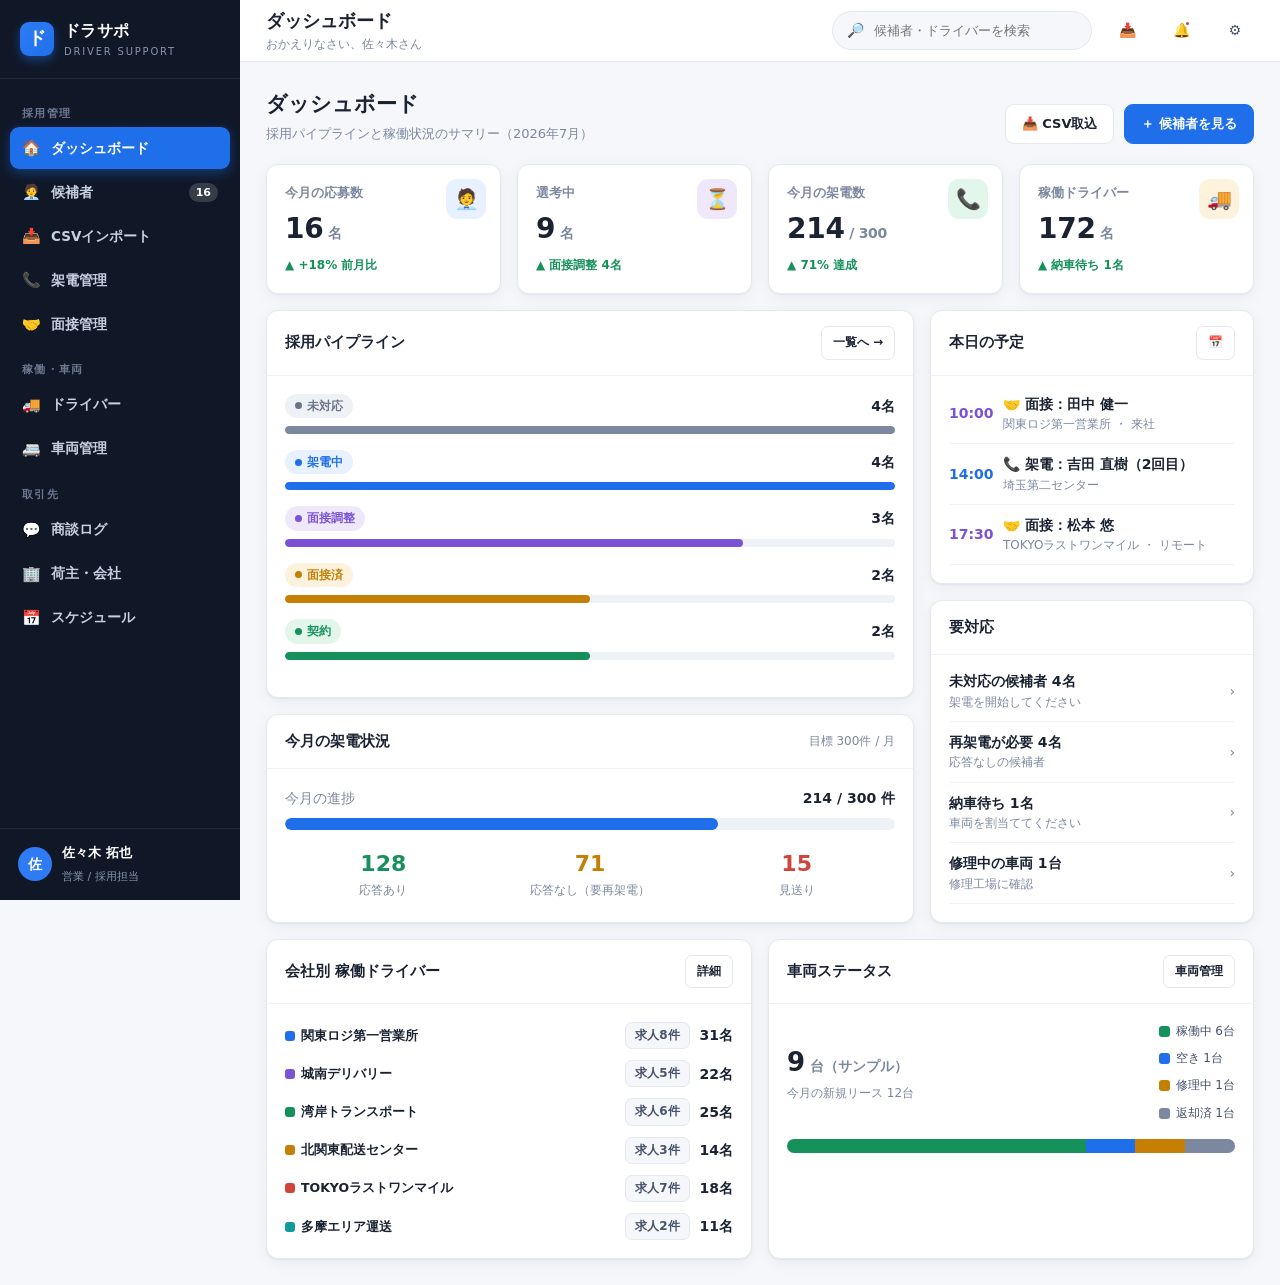
==== index.html @ 495c52ab "物流ドライバー採用・管理アプリのHTMLモックを追加 貨物運送会社向けに、求人応募〜稼働〜車両管理を一元化するUIモック。 DB接続不要・localStorageで画面をまたいでデータ保持し、一通り操" ====
<!doctype html>
<html lang="ja">
<head>
<meta charset="utf-8">
<meta name="viewport" content="width=device-width, initial-scale=1">
<title>ダッシュボード｜ドラサポ</title>
<link rel="stylesheet" href="assets/css/style.css">
</head>
<body>
<div class="layout">
  <aside id="sidebar"></aside>
  <div class="main">
    <header id="topbar"></header>
    <div class="content">
      <div class="page-head">
        <div>
          <h1>ダッシュボード</h1>
          <p>採用パイプラインと稼働状況のサマリー（2026年7月）</p>
        </div>
        <div class="page-head__actions">
          <a class="btn" href="import.html">📥 CSV取込</a>
          <a class="btn btn--primary" href="candidates.html">＋ 候補者を見る</a>
        </div>
      </div>

      <!-- KPI -->
      <div class="grid grid--4" id="kpis"></div>

      <div class="grid grid--3 mt-16" style="grid-template-columns: 2fr 1fr;">
        <!-- パイプライン + 本日の予定 -->
        <div class="grid" style="gap:16px;">
          <div class="card">
            <div class="card__head"><h3>採用パイプライン</h3><a class="btn btn--sm" href="candidates.html">一覧へ →</a></div>
            <div class="card__body" id="pipeline"></div>
          </div>
          <div class="card">
            <div class="card__head"><h3>今月の架電状況</h3><span class="muted small" style="margin-left:auto">目標 300件 / 月</span></div>
            <div class="card__body" id="calls-summary"></div>
          </div>
        </div>

        <div class="grid" style="gap:16px;">
          <div class="card">
            <div class="card__head"><h3>本日の予定</h3><a class="btn btn--sm" href="schedule.html">📅</a></div>
            <div class="card__body" id="today" style="padding-top:8px"></div>
          </div>
          <div class="card">
            <div class="card__head"><h3>要対応</h3></div>
            <div class="card__body" id="todo" style="padding-top:6px"></div>
          </div>
        </div>
      </div>

      <div class="grid grid--2 mt-16">
        <div class="card">
          <div class="card__head"><h3>会社別 稼働ドライバー</h3><a class="btn btn--sm" href="companies.html">詳細</a></div>
          <div class="card__body" id="by-company"></div>
        </div>
        <div class="card">
          <div class="card__head"><h3>車両ステータス</h3><a class="btn btn--sm" href="vehicles.html">車両管理</a></div>
          <div class="card__body" id="veh-status"></div>
        </div>
      </div>
    </div>
  </div>
</div>

<script src="assets/js/data.js"></script>
<script src="assets/js/app.js"></script>
<script>
  Shell.init("dashboard", { title: "ダッシュボード", sub: "おかえりなさい、佐々木さん" });
  const db = DB.get();

  // KPI
  const totalCand = db.candidates.length;
  const inProgress = db.candidates.filter(c => ["calling","interview","interviewed"].includes(c.status)).length;
  const contracts = db.candidates.filter(c => c.status === "contract").length + db.drivers.length;
  const activeDrv = db.drivers.filter(d => d.status === "active").length;
  const callsThisMonth = 214;
  const kpis = [
    { label:"今月の応募数", value: totalCand, unit:"名", delta:"+18% 前月比", up:true, icon:"🧑‍💼", bg:"var(--brand-soft)", fg:"var(--brand)" },
    { label:"選考中",       value: inProgress, unit:"名", delta:"面接調整 4名", up:true, icon:"⏳", bg:"var(--purple-soft)", fg:"var(--purple)" },
    { label:"今月の架電数", value: callsThisMonth, unit:"/ 300", delta:"71% 達成", up:true, icon:"📞", bg:"var(--ok-soft)", fg:"var(--ok)" },
    { label:"稼働ドライバー", value: activeDrv + 168, unit:"名", delta:"納車待ち 1名", up:true, icon:"🚚", bg:"var(--warn-soft)", fg:"var(--warn)" },
  ];
  document.getElementById("kpis").innerHTML = kpis.map(k => `
    <div class="card kpi">
      <div class="kpi__icon" style="background:${k.bg};color:${k.fg}">${k.icon}</div>
      <div class="kpi__label">${k.label}</div>
      <div class="kpi__value">${k.value}<small> ${k.unit}</small></div>
      <div class="kpi__delta ${k.up?'up':'down'}">${k.up?'▲':'▼'} ${k.delta}</div>
    </div>`).join("");

  // Pipeline funnel
  const stages = [
    { key:"new", label:"未対応", },
    { key:"calling", label:"架電中" },
    { key:"interview", label:"面接調整" },
    { key:"interviewed", label:"面接済" },
    { key:"contract", label:"契約" },
  ];
  const counts = stages.map(s => ({...s, n: db.candidates.filter(c => c.status === s.key).length }));
  const max = Math.max(...counts.map(c => c.n), 1);
  document.getElementById("pipeline").innerHTML = counts.map(s => {
    const st = DB.statusMap[s.key];
    return `<div class="mb-16">
      <div class="between mb-8"><span class="row" style="gap:8px">${UI.badge(st.cls, st.label)}</span><b>${s.n}名</b></div>
      <div class="progress"><span style="width:${Math.max(6, s.n/max*100)}%;background:var(--${st.cls==='gray'?'ink-3':st.cls})"></span></div>
    </div>`;
  }).join("");

  // Calls summary
  document.getElementById("calls-summary").innerHTML = `
    <div class="between mb-8"><span class="muted">今月の進捗</span><b>214 / 300 件</b></div>
    <div class="progress" style="height:12px"><span style="width:71%"></span></div>
    <div class="grid grid--3 mt-16" style="gap:10px;text-align:center">
      <div><div style="font-size:22px;font-weight:800;color:var(--ok)">128</div><div class="muted small">応答あり</div></div>
      <div><div style="font-size:22px;font-weight:800;color:var(--warn)">71</div><div class="muted small">応答なし（要再架電）</div></div>
      <div><div style="font-size:22px;font-weight:800;color:var(--danger)">15</div><div class="muted small">見送り</div></div>
    </div>`;

  // Today's schedule
  const today = "2026-07-15";
  const todays = db.schedule.filter(e => e.date === today).sort((a,b)=>a.time.localeCompare(b.time));
  const evColor = { interview:"var(--purple)", call:"var(--brand)", negotiation:"var(--warn)", delivery:"var(--ok)", training:"var(--info)" };
  const evIcon = { interview:"🤝", call:"📞", negotiation:"💬", delivery:"🚚", training:"📘" };
  document.getElementById("today").innerHTML = todays.length ? todays.map(e => `
    <div class="row" style="padding:9px 0;border-bottom:1px solid var(--line-2)">
      <div style="width:44px;font-weight:800;color:${evColor[e.type]}">${e.time}</div>
      <div style="flex:1"><div style="font-weight:700">${evIcon[e.type]} ${e.title}</div>
      <div class="muted small">${e.who}${e.mode?' ・ '+e.mode:''}</div></div>
    </div>`).join("") : `<div class="empty small">本日の予定はありません</div>`;

  // Todo
  const need = db.candidates.filter(c => c.status === "new").length;
  const reCall = db.candidates.filter(c => c.calls.some(x=>x.r==="none") && c.status==="calling").length;
  const waiting = db.drivers.filter(d => d.status === "waiting").length;
  const repair = db.vehicles.filter(v => v.status === "repair").length;
  document.getElementById("todo").innerHTML = [
    { t:`未対応の候補者 ${need}名`, s:"架電を開始してください", href:"candidates.html?status=new", c:"gray" },
    { t:`再架電が必要 ${reCall}名`, s:"応答なしの候補者", href:"calls.html", c:"warn" },
    { t:`納車待ち ${waiting}名`, s:"車両を割当ててください", href:"drivers.html", c:"info" },
    { t:`修理中の車両 ${repair}台`, s:"修理工場に確認", href:"vehicles.html", c:"warn" },
  ].map(x => `<a class="between" href="${x.href}" style="padding:9px 0;border-bottom:1px solid var(--line-2)">
      <div><div style="font-weight:700">${x.t}</div><div class="muted small">${x.s}</div></div>
      <span class="muted">›</span></a>`).join("");

  // By company
  document.getElementById("by-company").innerHTML = `<div class="grid" style="gap:11px">` + db.companies.slice(0,6).map(co => {
    const cnt = db.drivers.filter(d => d.company === co.id).length + Math.round(co.drivers*0.7);
    return `<div class="between">
      <span class="ctag"><span class="swatch" style="background:${co.color}"></span>${co.name}</span>
      <span class="row" style="gap:10px"><span class="chip">求人${co.open}件</span><b>${cnt}名</b></span>
    </div>`;
  }).join("") + `</div>`;

  // Vehicle status donut-ish
  const vs = ["active","idle","repair","returned"].map(k => ({ k, n: db.vehicles.filter(v=>v.status===k).length, ...DB.vehicleStatus[k]}));
  const vt = db.vehicles.length;
  document.getElementById("veh-status").innerHTML = `
    <div class="between mb-16"><div><div style="font-size:26px;font-weight:800">${vt}<small class="muted" style="font-size:14px"> 台（サンプル）</small></div><div class="muted small">今月の新規リース 12台</div></div>
    <div class="legend" style="flex-direction:column;gap:8px">
      ${vs.map(v=>`<span><i style="background:var(--${v.cls==='gray'?'ink-3':v.cls})"></i>${v.label} ${v.n}台</span>`).join("")}
    </div></div>
    <div class="progress" style="height:14px;display:flex;gap:0">
      ${vs.map(v=>`<span style="width:${v.n/vt*100}%;background:var(--${v.cls==='gray'?'ink-3':v.cls});border-radius:0"></span>`).join("")}
    </div>`;
</script>
</body>
</html>
---- assets/css/style.css ----
/* ================================================================
   ドラサポ - 物流ドライバー採用・管理アプリ  UIモック
   共有スタイル
================================================================ */
:root {
  --brand:        #1f6feb;
  --brand-dark:   #1a5fca;
  --brand-soft:   #e8f1ff;
  --ink:          #1b2333;
  --ink-2:        #47536b;
  --ink-3:        #7c889f;
  --line:         #e4e8f0;
  --line-2:       #eef1f6;
  --bg:           #f5f7fb;
  --panel:        #ffffff;
  --sidebar:      #101828;
  --sidebar-2:    #1b2a44;

  --ok:           #17915c;
  --ok-soft:      #e2f6ec;
  --warn:         #c47f04;
  --warn-soft:    #fdf3dd;
  --danger:       #d1443b;
  --danger-soft:  #fce8e6;
  --info:         #1f6feb;
  --info-soft:    #e8f1ff;
  --purple:       #7b52d6;
  --purple-soft:  #efe8fb;
  --gray:         #6a7488;
  --gray-soft:    #eef1f6;

  --radius:       12px;
  --radius-sm:    8px;
  --shadow:       0 1px 2px rgba(16,24,40,.05), 0 4px 16px rgba(16,24,40,.05);
  --shadow-lg:    0 12px 40px rgba(16,24,40,.18);
}

* { box-sizing: border-box; }
html, body { margin: 0; padding: 0; }
body {
  font-family: "Hiragino Kaku Gothic ProN", "Yu Gothic", "Meiryo", system-ui, -apple-system, sans-serif;
  background: var(--bg);
  color: var(--ink);
  font-size: 14px;
  line-height: 1.6;
  -webkit-font-smoothing: antialiased;
}
a { color: inherit; text-decoration: none; }

/* ---------- Layout ---------- */
.layout { display: flex; min-height: 100vh; }

.sidebar {
  width: 240px;
  flex: 0 0 240px;
  background: var(--sidebar);
  color: #c6d0e0;
  position: sticky;
  top: 0;
  height: 100vh;
  overflow-y: auto;
  display: flex;
  flex-direction: column;
}
.sidebar__brand {
  display: flex; align-items: center; gap: 10px;
  padding: 18px 20px;
  border-bottom: 1px solid rgba(255,255,255,.07);
}
.sidebar__logo {
  width: 34px; height: 34px; border-radius: 9px;
  background: linear-gradient(135deg, #2f7bf6, #1f6feb);
  display: grid; place-items: center;
  font-weight: 800; color: #fff; font-size: 18px;
  box-shadow: 0 4px 10px rgba(31,111,235,.45);
}
.sidebar__title { color: #fff; font-weight: 800; font-size: 16px; letter-spacing: .02em; }
.sidebar__title small { display: block; color: #8695ad; font-weight: 500; font-size: 10px; letter-spacing: .18em; }

.nav { padding: 12px 10px; flex: 1; }
.nav__section { color: #6b7890; font-size: 10.5px; font-weight: 700; letter-spacing: .12em; padding: 14px 12px 6px; }
.nav__item {
  display: flex; align-items: center; gap: 11px;
  padding: 9px 12px; border-radius: 9px;
  color: #c6d0e0; font-weight: 600; font-size: 13.5px;
  margin-bottom: 2px; cursor: pointer; transition: .12s;
}
.nav__item:hover { background: rgba(255,255,255,.06); color: #fff; }
.nav__item.is-active { background: var(--brand); color: #fff; box-shadow: 0 4px 12px rgba(31,111,235,.4); }
.nav__item .ico { width: 18px; text-align: center; font-size: 15px; }
.nav__badge { margin-left: auto; background: rgba(255,255,255,.16); color: #fff; font-size: 11px; font-weight: 700; padding: 1px 7px; border-radius: 20px; }
.nav__item.is-active .nav__badge { background: rgba(255,255,255,.28); }

.sidebar__user {
  display: flex; align-items: center; gap: 10px;
  padding: 14px 18px; border-top: 1px solid rgba(255,255,255,.07);
}
.sidebar__user .avatar { width: 34px; height: 34px; border-radius: 50%; background: #2f7bf6; color: #fff; display: grid; place-items: center; font-weight: 700; }
.sidebar__user .meta b { color: #fff; font-size: 13px; display: block; }
.sidebar__user .meta span { color: #8695ad; font-size: 11px; }

/* ---------- Main ---------- */
.main { flex: 1; min-width: 0; display: flex; flex-direction: column; }
.topbar {
  background: var(--panel);
  border-bottom: 1px solid var(--line);
  padding: 0 26px;
  height: 62px;
  display: flex; align-items: center; gap: 16px;
  position: sticky; top: 0; z-index: 20;
}
.topbar__title { font-size: 18px; font-weight: 800; }
.topbar__title small { display: block; font-weight: 500; font-size: 11.5px; color: var(--ink-3); margin-top: -1px; }
.topbar__spacer { flex: 1; }
.topbar__search {
  display: flex; align-items: center; gap: 8px;
  background: var(--bg); border: 1px solid var(--line);
  border-radius: 20px; padding: 7px 14px; color: var(--ink-3); width: 260px;
}
.topbar__search input { border: 0; background: transparent; outline: none; width: 100%; font-size: 13px; color: var(--ink); }
.topbar__icon { width: 38px; height: 38px; border-radius: 10px; display: grid; place-items: center; color: var(--ink-2); cursor: pointer; position: relative; }
.topbar__icon:hover { background: var(--bg); }
.topbar__icon .dot { position: absolute; top: 8px; right: 9px; width: 7px; height: 7px; background: var(--danger); border-radius: 50%; border: 2px solid #fff; }

.content { padding: 26px; flex: 1; }
.page-head { display: flex; align-items: flex-end; gap: 16px; margin-bottom: 20px; flex-wrap: wrap; }
.page-head h1 { margin: 0; font-size: 21px; font-weight: 800; }
.page-head p { margin: 2px 0 0; color: var(--ink-3); font-size: 13px; }
.page-head__actions { margin-left: auto; display: flex; gap: 10px; flex-wrap: wrap; }
.breadcrumb { color: var(--ink-3); font-size: 12.5px; margin-bottom: 8px; }
.breadcrumb a:hover { color: var(--brand); }

/* ---------- Buttons ---------- */
.btn {
  display: inline-flex; align-items: center; gap: 7px;
  padding: 9px 16px; border-radius: 9px; border: 1px solid var(--line);
  background: #fff; color: var(--ink); font-weight: 700; font-size: 13px;
  cursor: pointer; transition: .12s; white-space: nowrap;
}
.btn:hover { border-color: #cbd3e0; background: #fbfcfe; }
.btn--primary { background: var(--brand); border-color: var(--brand); color: #fff; }
.btn--primary:hover { background: var(--brand-dark); border-color: var(--brand-dark); }
.btn--ghost { background: transparent; border-color: transparent; }
.btn--ghost:hover { background: var(--bg); }
.btn--danger { background: #fff; border-color: var(--danger); color: var(--danger); }
.btn--danger:hover { background: var(--danger-soft); }
.btn--sm { padding: 6px 11px; font-size: 12px; border-radius: 7px; }
.btn--block { width: 100%; justify-content: center; }

/* ---------- Cards / grid ---------- */
.grid { display: grid; gap: 16px; }
.grid--4 { grid-template-columns: repeat(4, 1fr); }
.grid--3 { grid-template-columns: repeat(3, 1fr); }
.grid--2 { grid-template-columns: repeat(2, 1fr); }
.card { background: var(--panel); border: 1px solid var(--line); border-radius: var(--radius); box-shadow: var(--shadow); }
.card__head { display: flex; align-items: center; gap: 10px; padding: 15px 18px; border-bottom: 1px solid var(--line-2); }
.card__head h3 { margin: 0; font-size: 14.5px; font-weight: 800; }
.card__head .btn { margin-left: auto; }
.card__body { padding: 18px; }

/* KPI */
.kpi { padding: 18px; display: flex; flex-direction: column; gap: 4px; position: relative; overflow: hidden; }
.kpi__icon { position: absolute; right: 14px; top: 14px; width: 40px; height: 40px; border-radius: 11px; display: grid; place-items: center; font-size: 20px; }
.kpi__label { color: var(--ink-3); font-size: 12.5px; font-weight: 600; }
.kpi__value { font-size: 28px; font-weight: 800; letter-spacing: -.01em; }
.kpi__value small { font-size: 14px; font-weight: 700; color: var(--ink-3); }
.kpi__delta { font-size: 12px; font-weight: 700; }
.kpi__delta.up { color: var(--ok); }
.kpi__delta.down { color: var(--danger); }

/* ---------- Table ---------- */
.table-wrap { overflow-x: auto; }
table.tbl { width: 100%; border-collapse: collapse; font-size: 13px; }
table.tbl th {
  text-align: left; color: var(--ink-3); font-weight: 700; font-size: 11.5px;
  letter-spacing: .04em; padding: 11px 14px; border-bottom: 1px solid var(--line);
  background: #fafbfd; white-space: nowrap; position: sticky; top: 0;
}
table.tbl td { padding: 12px 14px; border-bottom: 1px solid var(--line-2); vertical-align: middle; }
table.tbl tbody tr { transition: .1s; }
table.tbl tbody tr:hover { background: #f8faff; cursor: pointer; }
table.tbl tbody tr:last-child td { border-bottom: 0; }
.cell-main { font-weight: 700; }
.cell-sub { color: var(--ink-3); font-size: 12px; }

/* Avatars */
.uavatar { width: 34px; height: 34px; border-radius: 50%; display: inline-grid; place-items: center; color: #fff; font-weight: 700; font-size: 13px; flex: 0 0 auto; }
.person { display: flex; align-items: center; gap: 10px; }

/* ---------- Badges / status ---------- */
.badge { display: inline-flex; align-items: center; gap: 5px; padding: 3px 10px; border-radius: 20px; font-size: 11.5px; font-weight: 700; white-space: nowrap; }
.badge .dot { width: 7px; height: 7px; border-radius: 50%; background: currentColor; }
.badge--ok { background: var(--ok-soft); color: var(--ok); }
.badge--warn { background: var(--warn-soft); color: var(--warn); }
.badge--danger { background: var(--danger-soft); color: var(--danger); }
.badge--info { background: var(--info-soft); color: var(--info); }
.badge--purple { background: var(--purple-soft); color: var(--purple); }
.badge--gray { background: var(--gray-soft); color: var(--gray); }

/* Call stage pills */
.callpill { display: inline-flex; align-items: center; justify-content: center; width: 26px; height: 26px; border-radius: 7px; font-weight: 800; font-size: 12px; border: 1.5px solid var(--line); color: var(--ink-3); background: #fff; }
.callpill.done-ok { background: var(--ok-soft); border-color: var(--ok); color: var(--ok); }
.callpill.done-none { background: var(--warn-soft); border-color: var(--warn); color: var(--warn); }
.callpill.done-ng { background: var(--danger-soft); border-color: var(--danger); color: var(--danger); }
.callstages { display: inline-flex; gap: 5px; }

/* Chips / tags */
.chip { display: inline-flex; align-items: center; gap: 5px; background: var(--bg); border: 1px solid var(--line); border-radius: 7px; padding: 3px 9px; font-size: 12px; font-weight: 600; color: var(--ink-2); }
.chip--brand { background: var(--brand-soft); border-color: #cfe0ff; color: var(--brand-dark); }

/* Company tag with color */
.ctag { display: inline-flex; align-items: center; gap: 6px; font-weight: 700; font-size: 12.5px; }
.ctag .swatch { width: 10px; height: 10px; border-radius: 3px; }

/* ---------- Filters bar ---------- */
.filters { display: flex; gap: 10px; flex-wrap: wrap; align-items: center; margin-bottom: 16px; }
.filters .seg { display: inline-flex; background: #fff; border: 1px solid var(--line); border-radius: 9px; padding: 3px; }
.filters .seg button { border: 0; background: transparent; padding: 6px 13px; border-radius: 7px; font-weight: 700; font-size: 12.5px; color: var(--ink-2); cursor: pointer; }
.filters .seg button.is-active { background: var(--brand); color: #fff; }
select.input, input.input, textarea.input {
  border: 1px solid var(--line); border-radius: 9px; padding: 8px 12px; font-size: 13px; background: #fff; color: var(--ink); font-family: inherit; outline: none;
}
select.input:focus, input.input:focus, textarea.input:focus { border-color: var(--brand); box-shadow: 0 0 0 3px var(--brand-soft); }
label.fld { display: block; }
label.fld > span { display: block; font-size: 12.5px; font-weight: 700; color: var(--ink-2); margin-bottom: 5px; }
label.fld .input, label.fld select, label.fld textarea { width: 100%; }

/* ---------- Timeline ---------- */
.timeline { position: relative; padding-left: 26px; }
.timeline::before { content: ""; position: absolute; left: 8px; top: 4px; bottom: 4px; width: 2px; background: var(--line); }
.tl-item { position: relative; padding-bottom: 20px; }
.tl-item:last-child { padding-bottom: 0; }
.tl-dot { position: absolute; left: -26px; top: 2px; width: 18px; height: 18px; border-radius: 50%; background: #fff; border: 3px solid var(--brand); }
.tl-dot.ok { border-color: var(--ok); } .tl-dot.warn { border-color: var(--warn); } .tl-dot.danger { border-color: var(--danger); } .tl-dot.gray { border-color: var(--ink-3); }
.tl-item h4 { margin: 0 0 2px; font-size: 13.5px; }
.tl-item .tl-meta { color: var(--ink-3); font-size: 12px; }
.tl-item .tl-body { margin-top: 6px; background: var(--bg); border: 1px solid var(--line-2); border-radius: 9px; padding: 9px 12px; font-size: 13px; color: var(--ink-2); }

/* ---------- Steps / stepper ---------- */
.stepper { display: flex; gap: 0; flex-wrap: wrap; }
.step { display: flex; align-items: center; gap: 9px; padding: 0 18px 0 0; position: relative; }
.step .num { width: 26px; height: 26px; border-radius: 50%; display: grid; place-items: center; font-weight: 800; font-size: 12px; background: var(--gray-soft); color: var(--ink-3); flex: 0 0 auto; }
.step.done .num { background: var(--ok); color: #fff; }
.step.current .num { background: var(--brand); color: #fff; box-shadow: 0 0 0 4px var(--brand-soft); }
.step .lbl { font-weight: 700; font-size: 12.5px; color: var(--ink-3); }
.step.done .lbl, .step.current .lbl { color: var(--ink); }
.step::after { content: ""; width: 22px; height: 2px; background: var(--line); margin-left: 4px; }
.step:last-child::after { display: none; }

/* ---------- Modal ---------- */
.modal-backdrop { position: fixed; inset: 0; background: rgba(16,24,40,.5); display: none; align-items: flex-start; justify-content: center; z-index: 100; padding: 40px 20px; overflow-y: auto; }
.modal-backdrop.open { display: flex; }
.modal { background: #fff; border-radius: 14px; width: 100%; max-width: 560px; box-shadow: var(--shadow-lg); animation: pop .16s ease; }
.modal--wide { max-width: 860px; }
@keyframes pop { from { transform: translateY(10px) scale(.98); opacity: 0; } to { transform: none; opacity: 1; } }
.modal__head { display: flex; align-items: center; padding: 18px 22px; border-bottom: 1px solid var(--line-2); }
.modal__head h3 { margin: 0; font-size: 16px; font-weight: 800; }
.modal__head .close { margin-left: auto; cursor: pointer; color: var(--ink-3); font-size: 22px; line-height: 1; width: 30px; height: 30px; display: grid; place-items: center; border-radius: 8px; }
.modal__head .close:hover { background: var(--bg); }
.modal__body { padding: 22px; }
.modal__foot { display: flex; gap: 10px; justify-content: flex-end; padding: 16px 22px; border-top: 1px solid var(--line-2); }
.form-grid { display: grid; grid-template-columns: 1fr 1fr; gap: 14px; }
.form-grid .span-2 { grid-column: 1 / -1; }

/* ---------- Toast ---------- */
.toast-wrap { position: fixed; bottom: 22px; right: 22px; z-index: 200; display: flex; flex-direction: column; gap: 10px; }
.toast { background: var(--ink); color: #fff; padding: 12px 18px; border-radius: 10px; font-weight: 600; font-size: 13.5px; box-shadow: var(--shadow-lg); display: flex; align-items: center; gap: 10px; animation: slidein .2s ease; }
.toast.ok { background: #14663f; } .toast.warn { background: #9a6404; }
@keyframes slidein { from { transform: translateX(20px); opacity: 0; } to { transform: none; opacity: 1; } }

/* ---------- Misc ---------- */
.muted { color: var(--ink-3); }
.small { font-size: 12px; }
.row { display: flex; gap: 10px; align-items: center; }
.between { display: flex; align-items: center; justify-content: space-between; gap: 12px; }
.wrap { flex-wrap: wrap; }
.mt-0 { margin-top: 0; } .mt-8 { margin-top: 8px; } .mt-16 { margin-top: 16px; } .mt-24 { margin-top: 24px; }
.mb-0 { margin-bottom: 0; } .mb-8 { margin-bottom: 8px; } .mb-16 { margin-bottom: 16px; }
.divider { height: 1px; background: var(--line-2); margin: 16px 0; }
.dl { display: grid; grid-template-columns: 120px 1fr; gap: 10px 14px; font-size: 13.5px; }
.dl dt { color: var(--ink-3); font-weight: 600; }
.dl dd { margin: 0; font-weight: 600; }
.empty { text-align: center; padding: 40px; color: var(--ink-3); }
.empty .ico { font-size: 34px; opacity: .5; }
.progress { height: 8px; background: var(--gray-soft); border-radius: 20px; overflow: hidden; }
.progress > span { display: block; height: 100%; background: var(--brand); border-radius: 20px; }

.mini-cal { display: grid; grid-template-columns: repeat(7, 1fr); gap: 5px; }
.mini-cal .dow { text-align: center; font-size: 11px; font-weight: 700; color: var(--ink-3); padding: 4px 0; }
.mini-cal .day { aspect-ratio: 1; border-radius: 8px; border: 1px solid var(--line-2); padding: 5px; font-size: 12px; position: relative; }
.mini-cal .day.today { border-color: var(--brand); background: var(--brand-soft); font-weight: 800; }
.mini-cal .day.muted { color: #c3ccdb; background: #fafbfd; }
.mini-cal .day .ev { position: absolute; bottom: 4px; left: 5px; right: 5px; height: 4px; border-radius: 3px; background: var(--brand); }

.legend { display: flex; gap: 14px; flex-wrap: wrap; font-size: 12px; color: var(--ink-2); }
.legend span { display: inline-flex; align-items: center; gap: 6px; }
.legend i { width: 11px; height: 11px; border-radius: 3px; display: inline-block; }

@media (max-width: 1080px) {
  .grid--4 { grid-template-columns: repeat(2, 1fr); }
  .grid--3 { grid-template-columns: 1fr; }
}
@media (max-width: 860px) {
  .sidebar { position: fixed; left: -260px; z-index: 60; transition: .2s; }
  .sidebar.open { left: 0; }
  .grid--4, .grid--2 { grid-template-columns: 1fr; }
  .topbar__search { display: none; }
  .form-grid { grid-template-columns: 1fr; }
}
.hamburger { display: none; }
@media (max-width: 860px) { .hamburger { display: grid; } }
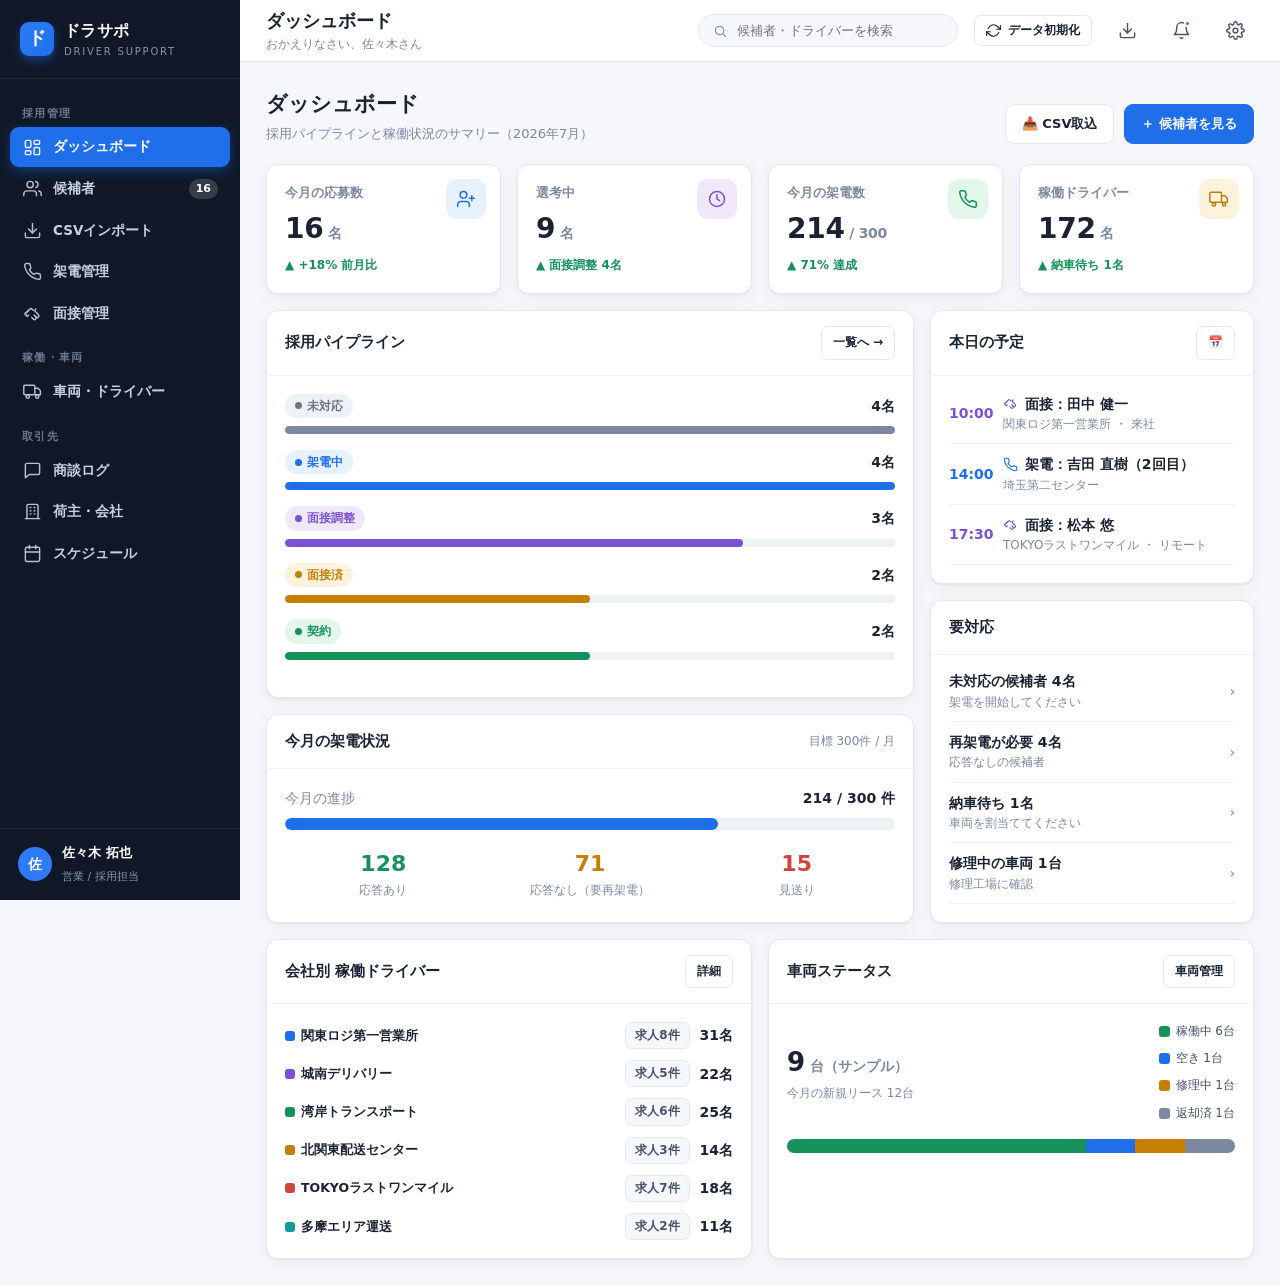
==== commit 2f766954: "車両中心の割当モデルへ変更・アイコンをライン系SVGに刷新 - ドライバーは候補者から採用された人として扱い、独立した「ドライバー追加」を廃止 - 車両詳細から採用者を検索して割当・変更・解除できるよ" ====
--- a/index.html
+++ b/index.html
@@ -78,14 +78,14 @@
   const activeDrv = db.drivers.filter(d => d.status === "active").length;
   const callsThisMonth = 214;
   const kpis = [
-    { label:"今月の応募数", value: totalCand, unit:"名", delta:"+18% 前月比", up:true, icon:"🧑‍💼", bg:"var(--brand-soft)", fg:"var(--brand)" },
-    { label:"選考中",       value: inProgress, unit:"名", delta:"面接調整 4名", up:true, icon:"⏳", bg:"var(--purple-soft)", fg:"var(--purple)" },
-    { label:"今月の架電数", value: callsThisMonth, unit:"/ 300", delta:"71% 達成", up:true, icon:"📞", bg:"var(--ok-soft)", fg:"var(--ok)" },
-    { label:"稼働ドライバー", value: activeDrv + 168, unit:"名", delta:"納車待ち 1名", up:true, icon:"🚚", bg:"var(--warn-soft)", fg:"var(--warn)" },
+    { label:"今月の応募数", value: totalCand, unit:"名", delta:"+18% 前月比", up:true, icon:"userplus", bg:"var(--brand-soft)", fg:"var(--brand)" },
+    { label:"選考中",       value: inProgress, unit:"名", delta:"面接調整 4名", up:true, icon:"clock", bg:"var(--purple-soft)", fg:"var(--purple)" },
+    { label:"今月の架電数", value: callsThisMonth, unit:"/ 300", delta:"71% 達成", up:true, icon:"phone", bg:"var(--ok-soft)", fg:"var(--ok)" },
+    { label:"稼働ドライバー", value: activeDrv + 168, unit:"名", delta:"納車待ち 1名", up:true, icon:"truck", bg:"var(--warn-soft)", fg:"var(--warn)" },
   ];
   document.getElementById("kpis").innerHTML = kpis.map(k => `
     <div class="card kpi">
-      <div class="kpi__icon" style="background:${k.bg};color:${k.fg}">${k.icon}</div>
+      <div class="kpi__icon" style="background:${k.bg};color:${k.fg}">${UI.icon(k.icon, 20)}</div>
       <div class="kpi__label">${k.label}</div>
       <div class="kpi__value">${k.value}<small> ${k.unit}</small></div>
       <div class="kpi__delta ${k.up?'up':'down'}">${k.up?'▲':'▼'} ${k.delta}</div>
@@ -123,11 +123,11 @@
   const today = "2026-07-15";
   const todays = db.schedule.filter(e => e.date === today).sort((a,b)=>a.time.localeCompare(b.time));
   const evColor = { interview:"var(--purple)", call:"var(--brand)", negotiation:"var(--warn)", delivery:"var(--ok)", training:"var(--info)" };
-  const evIcon = { interview:"🤝", call:"📞", negotiation:"💬", delivery:"🚚", training:"📘" };
+  const evIcon = { interview:"handshake", call:"phone", negotiation:"message", delivery:"truck", training:"book" };
   document.getElementById("today").innerHTML = todays.length ? todays.map(e => `
     <div class="row" style="padding:9px 0;border-bottom:1px solid var(--line-2)">
       <div style="width:44px;font-weight:800;color:${evColor[e.type]}">${e.time}</div>
-      <div style="flex:1"><div style="font-weight:700">${evIcon[e.type]} ${e.title}</div>
+      <div style="flex:1"><div class="row" style="font-weight:700;gap:7px"><span style="color:${evColor[e.type]}">${UI.icon(evIcon[e.type],15)}</span>${e.title}</div>
       <div class="muted small">${e.who}${e.mode?' ・ '+e.mode:''}</div></div>
     </div>`).join("") : `<div class="empty small">本日の予定はありません</div>`;
 
--- a/assets/css/style.css
+++ b/assets/css/style.css
@@ -87,7 +87,7 @@
 }
 .nav__item:hover { background: rgba(255,255,255,.06); color: #fff; }
 .nav__item.is-active { background: var(--brand); color: #fff; box-shadow: 0 4px 12px rgba(31,111,235,.4); }
-.nav__item .ico { width: 18px; text-align: center; font-size: 15px; }
+.nav__item .ico { width: 20px; display: grid; place-items: center; opacity: .92; }
 .nav__badge { margin-left: auto; background: rgba(255,255,255,.16); color: #fff; font-size: 11px; font-weight: 700; padding: 1px 7px; border-radius: 20px; }
 .nav__item.is-active .nav__badge { background: rgba(255,255,255,.28); }
 
@@ -215,8 +215,14 @@
 /* ---------- Filters bar ---------- */
 .filters { display: flex; gap: 10px; flex-wrap: wrap; align-items: center; margin-bottom: 16px; }
 .filters .seg { display: inline-flex; background: #fff; border: 1px solid var(--line); border-radius: 9px; padding: 3px; }
-.filters .seg button { border: 0; background: transparent; padding: 6px 13px; border-radius: 7px; font-weight: 700; font-size: 12.5px; color: var(--ink-2); cursor: pointer; }
-.filters .seg button.is-active { background: var(--brand); color: #fff; }
+.filters .seg button, .filters .seg a { display: inline-flex; align-items: center; gap: 6px; border: 0; background: transparent; padding: 6px 13px; border-radius: 7px; font-weight: 700; font-size: 12.5px; color: var(--ink-2); cursor: pointer; }
+.filters .seg button.is-active, .filters .seg a.is-active { background: var(--brand); color: #fff; }
+
+/* Fleet section tab bar */
+.fleet-tabs { display: inline-flex; background: #fff; border: 1px solid var(--line); border-radius: 10px; padding: 4px; box-shadow: var(--shadow); }
+.fleet-tabs a { display: inline-flex; align-items: center; gap: 7px; padding: 8px 18px; border-radius: 7px; font-weight: 700; font-size: 13.5px; color: var(--ink-2); }
+.fleet-tabs a.is-active { background: var(--brand); color: #fff; box-shadow: 0 3px 10px rgba(31,111,235,.35); }
+.fleet-tabs a:not(.is-active):hover { background: var(--bg); }
 select.input, input.input, textarea.input {
   border: 1px solid var(--line); border-radius: 9px; padding: 8px 12px; font-size: 13px; background: #fff; color: var(--ink); font-family: inherit; outline: none;
 }
@@ -309,3 +315,31 @@
 }
 .hamburger { display: none; }
 @media (max-width: 860px) { .hamburger { display: grid; } }
+
+/* ---------- Combobox (searchable select) ---------- */
+.combo { position: relative; display: inline-block; min-width: 220px; }
+.combo__field {
+  width: 100%; display: flex; align-items: center; gap: 8px;
+  border: 1px solid var(--line); border-radius: 9px; padding: 8px 12px;
+  background: #fff; font-size: 13px; font-family: inherit; color: var(--ink); cursor: pointer; text-align: left;
+}
+.combo__field:hover { border-color: #cbd3e0; }
+.combo__val { flex: 1; display: flex; align-items: center; gap: 7px; overflow: hidden; white-space: nowrap; text-overflow: ellipsis; font-weight: 600; }
+.combo__val .swatch { width: 10px; height: 10px; border-radius: 3px; flex: 0 0 auto; }
+.combo__caret { color: var(--ink-3); font-size: 11px; }
+.combo__pop {
+  position: absolute; z-index: 50; top: calc(100% + 5px); left: 0; right: 0; min-width: 240px;
+  background: #fff; border: 1px solid var(--line); border-radius: 11px; box-shadow: var(--shadow-lg); overflow: hidden;
+}
+.combo__search { display: flex; align-items: center; gap: 7px; padding: 9px 12px; border-bottom: 1px solid var(--line-2); color: var(--ink-3); }
+.combo__search input { border: 0; outline: none; width: 100%; font-size: 13px; font-family: inherit; color: var(--ink); background: transparent; }
+.combo__list { max-height: 240px; overflow-y: auto; padding: 5px; }
+.combo__opt { display: flex; align-items: center; gap: 8px; padding: 8px 10px; border-radius: 7px; cursor: pointer; font-size: 13px; font-weight: 600; }
+.combo__opt:hover { background: var(--bg); }
+.combo__opt.is-sel { background: var(--brand-soft); color: var(--brand-dark); }
+.combo__opt .swatch { width: 10px; height: 10px; border-radius: 3px; flex: 0 0 auto; }
+.combo__opt span:nth-child(2) { flex: 1; }
+.combo__chk { color: var(--brand); font-weight: 800; }
+.combo__empty { padding: 16px; text-align: center; color: var(--ink-3); font-size: 12.5px; }
+.combo__add { width: 100%; border: 0; border-top: 1px solid var(--line-2); background: #fff; padding: 11px; font-size: 13px; font-weight: 700; color: var(--brand); cursor: pointer; font-family: inherit; }
+.combo__add:hover { background: var(--brand-soft); }
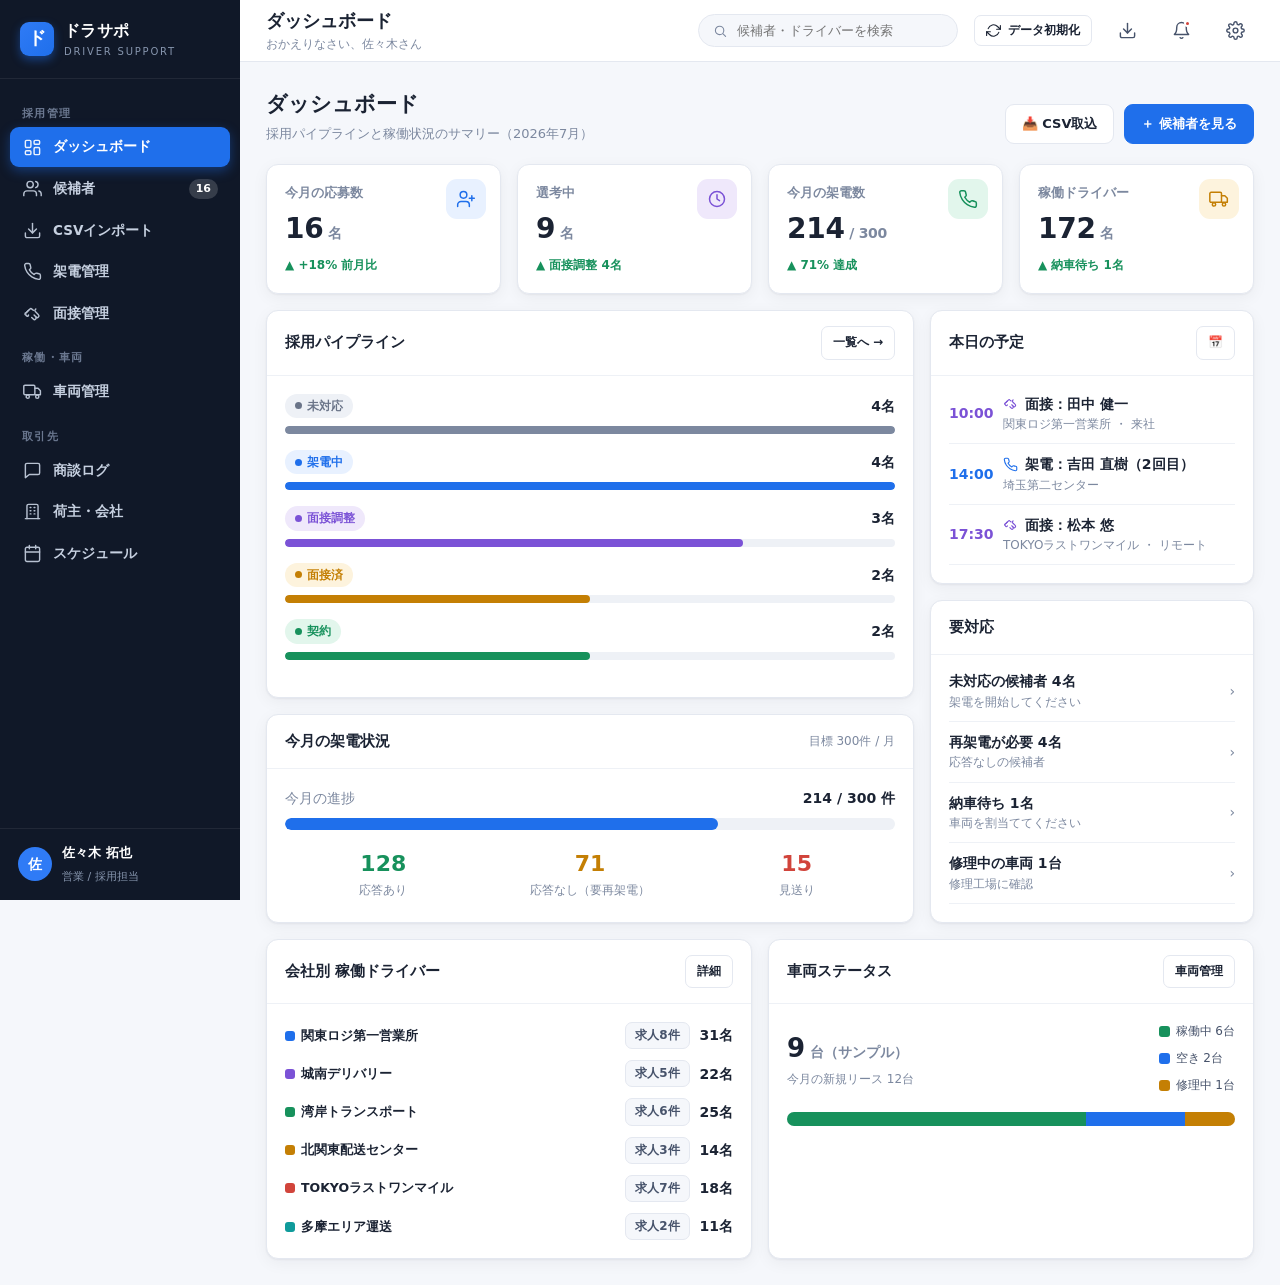
==== commit 88308c02: "車両ステータスから「返却済」を廃止し3種に整理 - 稼働中／空き／修理中 の3ステータスに統一（ドライバーから返ってきた車は「空き」） - vehicleStatus・フィルタタブ・ダッシュボードの車" ====
--- a/index.html
+++ b/index.html
@@ -155,7 +155,7 @@
   }).join("") + `</div>`;
 
   // Vehicle status donut-ish
-  const vs = ["active","idle","repair","returned"].map(k => ({ k, n: db.vehicles.filter(v=>v.status===k).length, ...DB.vehicleStatus[k]}));
+  const vs = ["active","idle","repair"].map(k => ({ k, n: db.vehicles.filter(v=>v.status===k).length, ...DB.vehicleStatus[k]}));
   const vt = db.vehicles.length;
   document.getElementById("veh-status").innerHTML = `
     <div class="between mb-16"><div><div style="font-size:26px;font-weight:800">${vt}<small class="muted" style="font-size:14px"> 台（サンプル）</small></div><div class="muted small">今月の新規リース 12台</div></div>
--- a/assets/css/style.css
+++ b/assets/css/style.css
@@ -109,7 +109,7 @@
   display: flex; align-items: center; gap: 16px;
   position: sticky; top: 0; z-index: 20;
 }
-.topbar__title { font-size: 18px; font-weight: 800; }
+.topbar__title { font-size: 18px; font-weight: 800; min-width: 0; overflow: hidden; text-overflow: ellipsis; white-space: nowrap; }
 .topbar__title small { display: block; font-weight: 500; font-size: 11.5px; color: var(--ink-3); margin-top: -1px; }
 .topbar__spacer { flex: 1; }
 .topbar__search {
@@ -176,7 +176,7 @@
   letter-spacing: .04em; padding: 11px 14px; border-bottom: 1px solid var(--line);
   background: #fafbfd; white-space: nowrap; position: sticky; top: 0;
 }
-table.tbl td { padding: 12px 14px; border-bottom: 1px solid var(--line-2); vertical-align: middle; }
+table.tbl td { padding: 12px 14px; border-bottom: 1px solid var(--line-2); vertical-align: middle; white-space: nowrap; }
 table.tbl tbody tr { transition: .1s; }
 table.tbl tbody tr:hover { background: #f8faff; cursor: pointer; }
 table.tbl tbody tr:last-child td { border-bottom: 0; }
@@ -306,15 +306,46 @@
   .grid--4 { grid-template-columns: repeat(2, 1fr); }
   .grid--3 { grid-template-columns: 1fr; }
 }
+
+/* Off-canvas sidebar backdrop */
+.sidebar-backdrop { position: fixed; inset: 0; background: rgba(16,24,40,.5); z-index: 55; display: none; }
+.sidebar-backdrop.show { display: block; }
+@media (min-width: 861px) { .sidebar-backdrop { display: none !important; } }
+
+.hamburger { display: none; }
 @media (max-width: 860px) {
-  .sidebar { position: fixed; left: -260px; z-index: 60; transition: .2s; }
+  .hamburger { display: grid; }
+  .sidebar { position: fixed; left: -280px; top: 0; z-index: 60; transition: left .22s ease; box-shadow: var(--shadow-lg); }
   .sidebar.open { left: 0; }
-  .grid--4, .grid--2 { grid-template-columns: 1fr; }
+  .grid--2 { grid-template-columns: 1fr; }
   .topbar__search { display: none; }
   .form-grid { grid-template-columns: 1fr; }
-}
-.hamburger { display: none; }
-@media (max-width: 860px) { .hamburger { display: grid; } }
+  /* collapse inline two-column (main + side) layouts */
+  .content [style*="grid-template-columns"] { grid-template-columns: 1fr !important; }
+  .content { padding: 16px; }
+  .topbar { padding: 0 14px; gap: 8px; }
+  .topbar__title { font-size: 16px; }
+  .topbar__title small { display: none; }
+  .page-head { gap: 12px; }
+  .page-head h1 { font-size: 19px; }
+  .page-head__actions { width: 100%; }
+  .modal-backdrop { padding: 16px 12px; }
+}
+@media (max-width: 560px) {
+  .grid--4 { grid-template-columns: 1fr; }
+  .kpi__value { font-size: 24px; }
+  .kpi { padding: 15px; }
+  .reset-label { display: none; }
+  .reset-btn { padding: 7px 9px; }
+  table.tbl th, table.tbl td { padding: 9px 10px; }
+  .content { padding: 13px; }
+  .card__body { padding: 14px; }
+  .filters { gap: 8px; }
+  .filters .seg button { padding: 6px 10px; font-size: 12px; }
+  .combo { min-width: 160px; }
+  .dl { grid-template-columns: 96px 1fr; }
+  .hide-sm { display: none !important; }
+}
 
 /* ---------- Combobox (searchable select) ---------- */
 .combo { position: relative; display: inline-block; min-width: 220px; }
